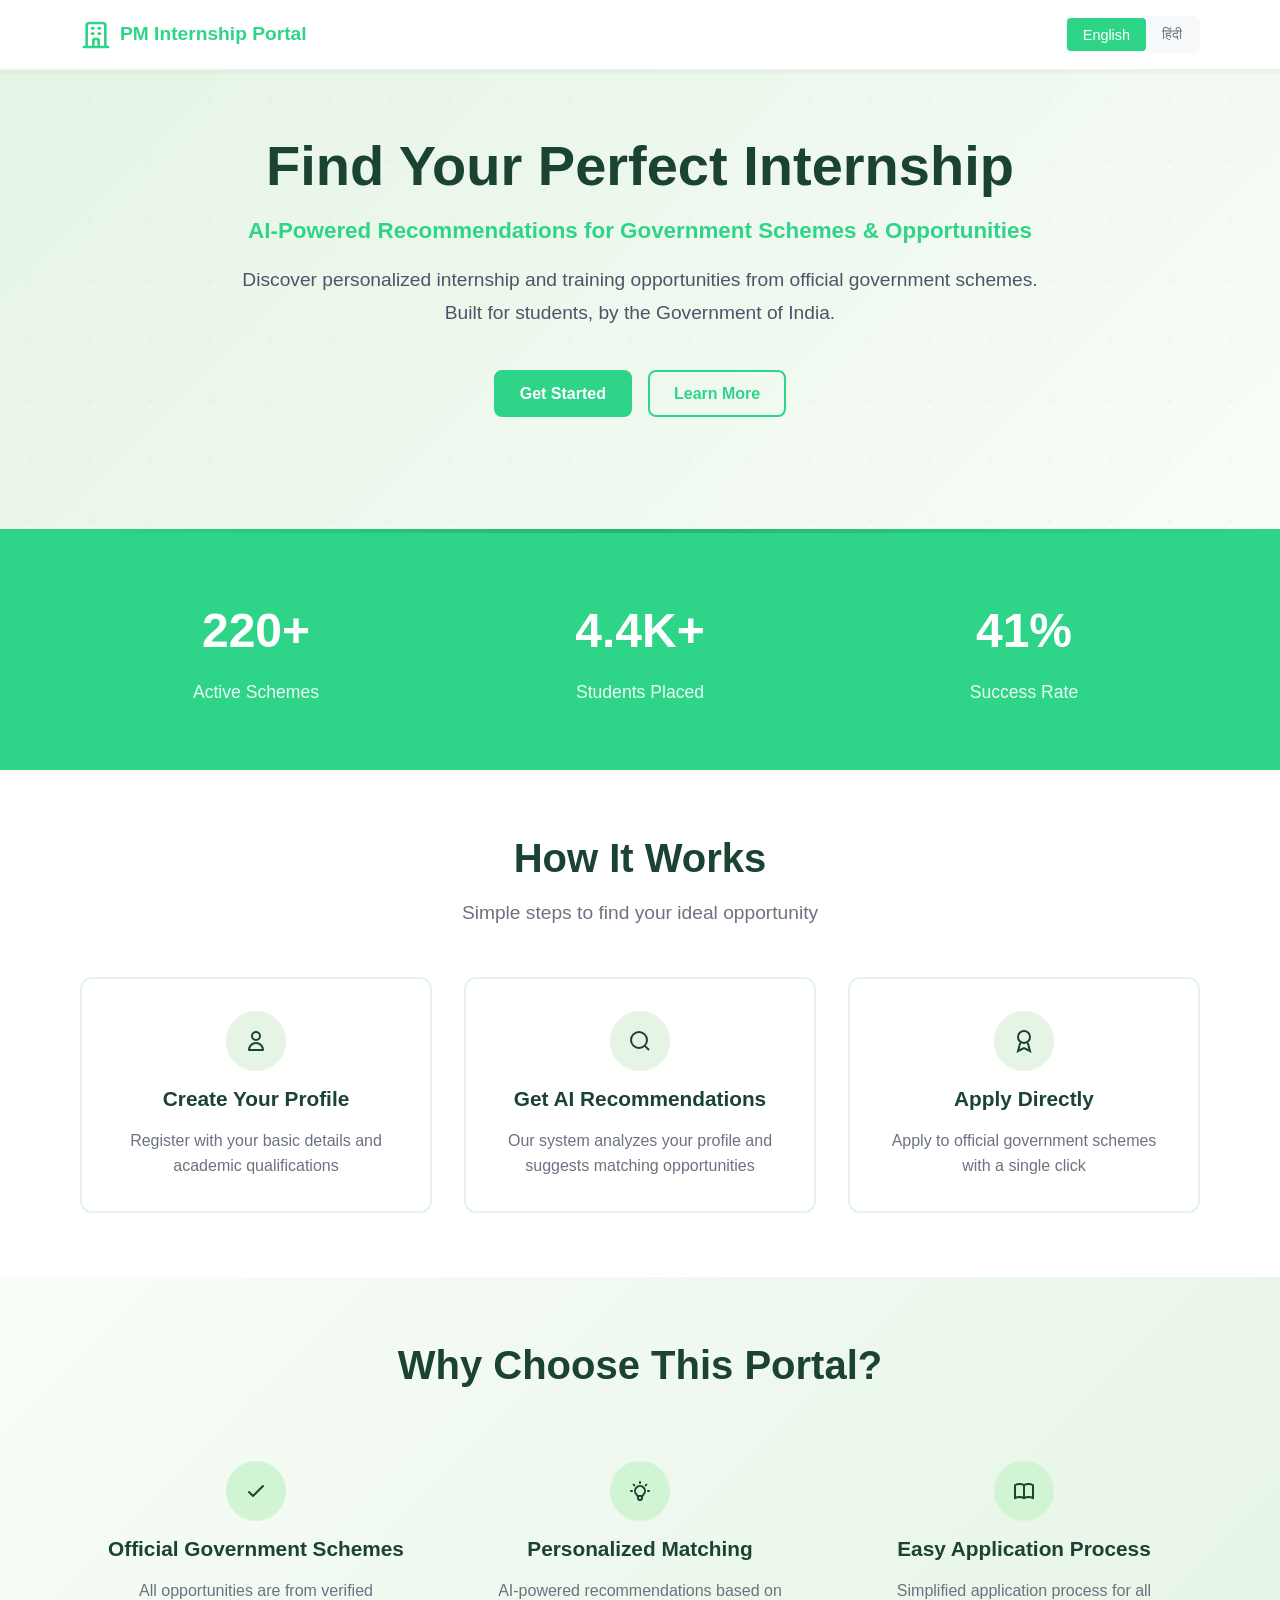
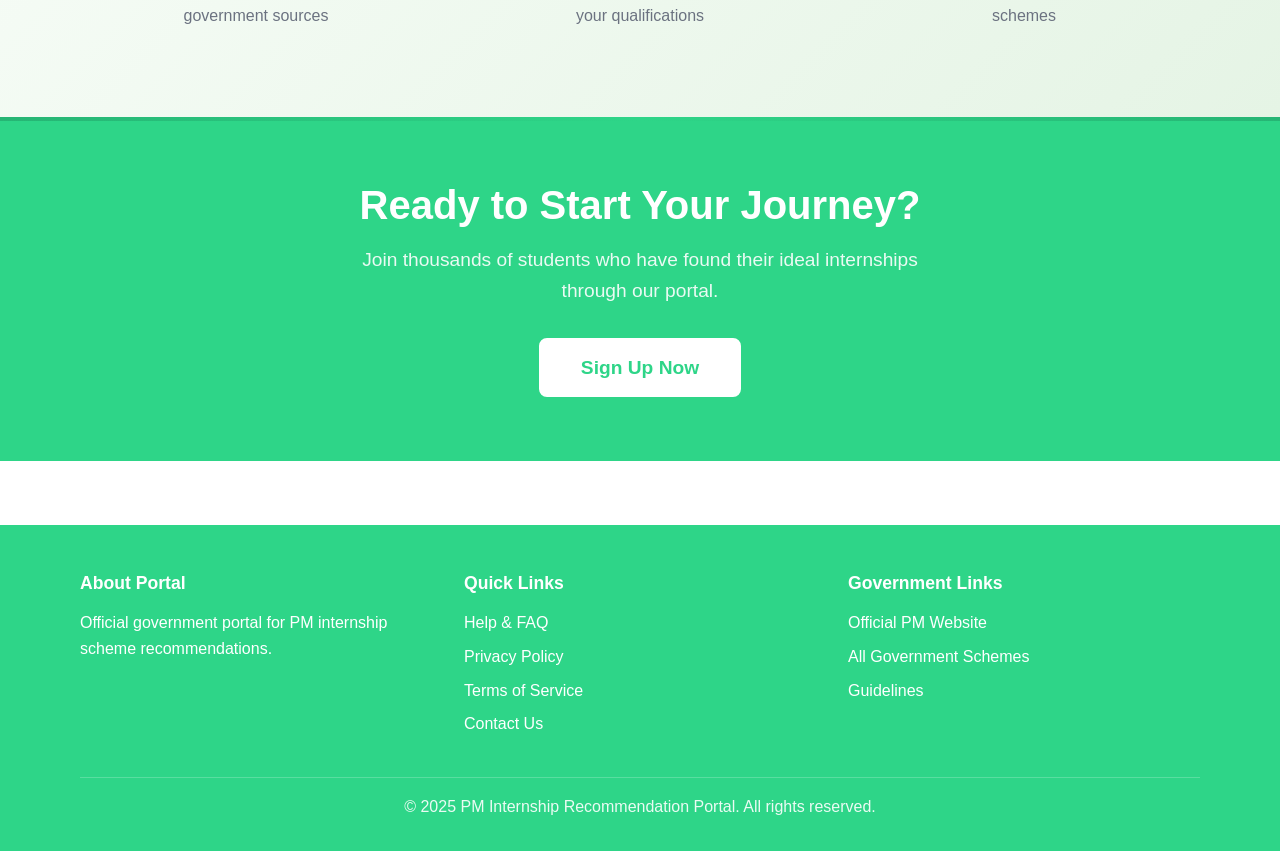
==== public/index.html @ 2dac892e "Prepare for Vercel: add app.py, public/, requirements" ====
<!DOCTYPE html>
<html lang="en">
<head>
    <meta charset="UTF-8">
    <meta name="viewport" content="width=device-width, initial-scale=1.0">
    <title>PM Internship Recommendation Portal - Official Government Schemes & Opportunities</title>
    <meta name="description" content="A government portal to match students with suitable internship schemes. Sign up to discover personalized opportunities from official PM internship programs.">
    <meta name="keywords" content="PM internship, government schemes, student opportunities, internship recommendation, official portal">
    <link rel="stylesheet" href="styles/main.css">
    <link rel="stylesheet" href="styles/landing.css">
    
    <!-- Structured Data -->
    <script type="application/ld+json">
    {
      "@context": "https://schema.org",
      "@type": "GovernmentOrganization",
      "name": "PM Internship Recommendation Portal",
      "url": "https://example.gov.in",
      "logo": "https://example.gov.in/logo.png",
      "description": "Official government portal for internship recommendations under PM schemes",
      "contactPoint": {
        "@type": "ContactPoint",
        "contactType": "customer service",
        "availableLanguage": ["English", "Hindi"]
      }
    }
    </script>
</head>
<body>
    <!-- Header -->
    <header class="header">
        <div class="container">
            <div class="header-container">
                <div class="logo">
                    <svg xmlns="http://www.w3.org/2000/svg" class="logo-icon" fill="none" viewBox="0 0 24 24" stroke="currentColor">
                        <path stroke-linecap="round" stroke-linejoin="round" stroke-width="2" d="M19 21V5a2 2 0 00-2-2H7a2 2 0 00-2 2v16m14 0h2m-2 0h-5m-9 0H3m2 0h5M9 7h1m-1 4h1m4-4h1m-1 4h1m-5 10v-5a1 1 0 011-1h2a1 1 0 011 1v5m-4 0h4" />
                    </svg>
                    <span>PM Internship Portal</span>
                </div>
                <div class="header-controls">
                    <div class="language-toggle">
                        <button onclick="toggleLanguage('en')" class="lang-btn active" id="lang-en">English</button>
                        <button onclick="toggleLanguage('hi')" class="lang-btn" id="lang-hi">हिंदी</button>
                    </div>
                </div>
            </div>
        </div>
    </header>

    <!-- Hero Section -->
    <section class="hero">
        <div class="container">
            <div class="hero-content">
                <h1 id="hero-title">Find Your Perfect Internship</h1>
                <p class="subtitle" id="hero-subtitle">AI-Powered Recommendations for Government Schemes & Opportunities</p>
                <p class="description" id="hero-description">
                    Discover personalized internship and training opportunities from official government schemes. Built for students, by the Government of India.
                </p>
                <div class="hero-buttons">
                    <a href="auth.html" class="btn btn-primary" id="get-started-btn">Get Started</a>
                    <a href="#features" class="btn btn-outline" id="learn-more-btn">Learn More</a>
                </div>
            </div>
            <div class="hero-image">
                <img src="https://images.pexels.com/photos/3184360/pexels-photo-3184360.jpeg?auto=compress&cs=tinysrgb&w=800" alt="Students collaborating on laptops, representing internship opportunities" loading="lazy">
            </div>
        </div>
    </section>

    <!-- Stats Section -->
    <section class="stats">
        <div class="container">
            <div class="stats-grid">
                <div class="stat-item">
                    <div class="stat-number" id="stat-schemes">500+</div>
                    <div class="stat-label" id="stat-schemes-label">Active Schemes</div>
                </div>
                <div class="stat-item">
                    <div class="stat-number" id="stat-students">10,000+</div>
                    <div class="stat-label" id="stat-students-label">Students Placed</div>
                </div>
                <div class="stat-item">
                    <div class="stat-number" id="stat-success">95%</div>
                    <div class="stat-label" id="stat-success-label">Success Rate</div>
                </div>
            </div>
        </div>
    </section>

    <!-- Features Section -->
    <section class="features" id="features">
        <div class="container">
            <h2 id="features-title">How It Works</h2>
            <p class="section-subtitle" id="features-subtitle">Simple steps to find your ideal opportunity</p>
            <div class="features-grid">
                <div class="feature-card">
                    <div class="icon-container">
                        <svg xmlns="http://www.w3.org/2000/svg" class="icon" fill="none" viewBox="0 0 24 24" stroke="currentColor">
                            <path stroke-linecap="round" stroke-linejoin="round" stroke-width="2" d="M16 7a4 4 0 11-8 0 4 4 0 018 0zM12 14a7 7 0 00-7 7h14a7 7 0 00-7-7z" />
                        </svg>
                    </div>
                    <h3 id="feature-1-title">Create Your Profile</h3>
                    <p id="feature-1-desc">Register with your basic details and academic qualifications</p>
                </div>

                <div class="feature-card">
                    <div class="icon-container">
                        <svg xmlns="http://www.w3.org/2000/svg" class="icon" fill="none" viewBox="0 0 24 24" stroke="currentColor">
                            <circle cx="11" cy="11" r="8" stroke-width="2" />
                            <line x1="21" y1="21" x2="16.65" y2="16.65" stroke-width="2" />
                        </svg>
                    </div>
                    <h3 id="feature-2-title">Get AI Recommendations</h3>
                    <p id="feature-2-desc">Our system analyzes your profile and suggests matching opportunities</p>
                </div>

                <div class="feature-card">
                    <div class="icon-container">
                        <svg xmlns="http://www.w3.org/2000/svg" class="icon" fill="none" viewBox="0 0 24 24" stroke="currentColor">
                            <circle cx="12" cy="8" r="6" stroke-width="2" />
                            <path stroke-width="2" d="M8.21 13.89L6 22l6-3 6 3-2.21-8.11" />
                        </svg>
                    </div>
                    <h3 id="feature-3-title">Apply Directly</h3>
                    <p id="feature-3-desc">Apply to official government schemes with a single click</p>
                </div>
            </div>
        </div>
    </section>

    <!-- Benefits Section -->
    <section class="benefits">
        <div class="container">
            <h2 id="benefits-title">Why Choose This Portal?</h2>
            <div class="benefits-grid">
                <div class="benefit">
                    <div class="icon-container success">
                        <svg xmlns="http://www.w3.org/2000/svg" class="icon" fill="none" viewBox="0 0 24 24" stroke="currentColor">
                            <path stroke-linecap="round" stroke-linejoin="round" stroke-width="2" d="M5 13l4 4L19 7" />
                        </svg>
                    </div>
                    <h3 id="benefit-1-title">Official Government Schemes</h3>
                    <p id="benefit-1-desc">All opportunities are from verified government sources</p>
                </div>

                <div class="benefit">
                    <div class="icon-container success">
                        <svg xmlns="http://www.w3.org/2000/svg" class="icon" fill="none" viewBox="0 0 24 24" stroke="currentColor">
                            <path stroke-linecap="round" stroke-linejoin="round" stroke-width="2" d="M9.663 17h4.673M12 3v1m6.364 1.636l-.707.707M21 12h-1M4 12H3m3.343-5.657l-.707-.707m2.828 9.9a5 5 0 117.072 0l-.548.547A3.374 3.374 0 0014 18.469V19a2 2 0 11-4 0v-.531c0-.895-.356-1.754-.988-2.386l-.548-.547z" />
                        </svg>
                    </div>
                    <h3 id="benefit-2-title">Personalized Matching</h3>
                    <p id="benefit-2-desc">AI-powered recommendations based on your qualifications</p>
                </div>

                <div class="benefit">
                    <div class="icon-container success">
                        <svg xmlns="http://www.w3.org/2000/svg" class="icon" fill="none" viewBox="0 0 24 24" stroke="currentColor">
                            <path stroke-linecap="round" stroke-linejoin="round" stroke-width="2" d="M12 6.253v13m0-13C10.832 5.477 9.246 5 7.5 5S4.168 5.477 3 6.253v13C4.168 18.477 5.754 18 7.5 18s3.332.477 4.5 1.253m0-13C13.168 5.477 14.754 5 16.5 5c1.747 0 3.332.477 4.5 1.253v13C19.832 18.477 18.247 18 16.5 18c-1.746 0-3.332.477-4.5 1.253" />
                        </svg>
                    </div>
                    <h3 id="benefit-3-title">Easy Application Process</h3>
                    <p id="benefit-3-desc">Simplified application process for all schemes</p>
                </div>
            </div>
        </div>
    </section>

    <!-- CTA Section -->
    <section class="cta">
        <div class="container">
            <h2 id="cta-title">Ready to Start Your Journey?</h2>
            <p id="cta-description">Join thousands of students who have found their ideal internships through our portal.</p>
            <a href="auth.html" class="btn btn-primary btn-large" id="cta-btn">Sign Up Now</a>
        </div>
    </section>

    <!-- Footer -->
    <footer class="footer">
        <div class="container">
            <div class="footer-content">
                <div class="footer-section">
                    <h4 id="footer-about-title">About Portal</h4>
                    <p id="footer-about-desc">Official government portal for PM internship scheme recommendations.</p>
                </div>
                <div class="footer-section">
                    <h4 id="footer-links-title">Quick Links</h4>
                    <ul>
                        <li><a href="#" id="footer-help">Help & FAQ</a></li>
                        <li><a href="#" id="footer-privacy">Privacy Policy</a></li>
                        <li><a href="#" id="footer-terms">Terms of Service</a></li>
                        <li><a href="#" id="footer-contact">Contact Us</a></li>
                    </ul>
                </div>
                <div class="footer-section">
                    <h4 id="footer-govt-title">Government Links</h4>
                    <ul>
                        <li><a href="#" id="footer-official">Official PM Website</a></li>
                        <li><a href="#" id="footer-schemes">All Government Schemes</a></li>
                        <li><a href="#" id="footer-guidelines">Guidelines</a></li>
                    </ul>
                </div>
            </div>
            <div class="footer-bottom">
                <p id="footer-copyright">&copy; 2025 PM Internship Recommendation Portal. All rights reserved.</p>
            </div>
        </div>
    </footer>

    <script src="js/language.js"></script>
    <script src="js/landing.js"></script>
</body>
</html>
---- public/styles/main.css ----
/* Reset and Base Styles */
* {
    margin: 0;
    padding: 0;
    box-sizing: border-box;
}

html {
    scroll-behavior: smooth;
}

body {
    font-family: 'Segoe UI', Tahoma, Geneva, Verdana, sans-serif;
    line-height: 1.6;
    color: #1b4332;
    background-color: #ffffff;
    font-size: 16px;
}

/* Typography */
h1, h2, h3, h4, h5, h6 {
    line-height: 1.2;
    margin-bottom: 1rem;
    font-weight: 600;
}

h1 {
    font-size: 2.5rem;
}

h2 {
    font-size: 2rem;
}

h3 {
    font-size: 1.5rem;
}

h4 {
    font-size: 1.25rem;
}

p {
    margin-bottom: 1rem;
    line-height: 1.6;
}

/* Container */
.container {
    width: 90%;
    max-width: 1200px;
    margin: 0 auto;
    padding: 0 1rem;
}

/* Header */
.header {
    background: #ffffff;
    border-bottom: 2px solid #e5f4e5;
    padding: 1rem 0;
    position: sticky;
    top: 0;
    z-index: 100;
    box-shadow: 0 2px 4px rgba(0,0,0,0.05);
}

.header-container {
    display: flex;
    justify-content: space-between;
    align-items: center;
}

.logo {
    display: flex;
    align-items: center;
    font-weight: 700;
    font-size: 1.2rem;
    color: #2ED588;
    text-decoration: none;
}

.logo a {
    display: flex;
    align-items: center;
    text-decoration: none;
    color: inherit;
}

.logo-icon {
    width: 32px;
    height: 32px;
    margin-right: 0.5rem;
    stroke: #2ED588;
}

.header-controls {
    display: flex;
    align-items: center;
    gap: 1rem;
}

/* Language Toggle */
.language-toggle {
    display: flex;
    background: #f8f9fa;
    border-radius: 6px;
    padding: 2px;
}

.lang-btn {
    background: none;
    border: none;
    padding: 0.5rem 1rem;
    border-radius: 4px;
    cursor: pointer;
    font-size: 0.9rem;
    font-weight: 500;
    transition: all 0.2s ease;
    color: #6b7280;
}

.lang-btn.active {
    background: #2ED588;
    color: #ffffff;
}

.lang-btn:hover:not(.active) {
    background: #E8F8F0;
    color: #2ED588;
}

/* Buttons */
.btn {
    display: inline-flex;
    align-items: center;
    justify-content: center;
    padding: 0.75rem 1.5rem;
    border-radius: 8px;
    text-decoration: none;
    font-weight: 600;
    font-size: 1rem;
    border: none;
    cursor: pointer;
    transition: all 0.3s ease;
    text-align: center;
    min-height: 44px;
    line-height: 1.2;
}

.btn-primary {
    background: #2ED588;
    color: #ffffff;
    border: 2px solid #2ED588;
   font-weight: 600;
}

.btn-primary:hover {
    background: #26B574;
    border-color: #26B574;
    transform: translateY(-1px);
   color: #ffffff;
}

/* Force button text visibility */
.btn-primary * {
    color: #ffffff !important;
}

.btn-primary:hover * {
    color: #ffffff !important;
}

.btn-outline {
    background: transparent;
    color: #2ED588;
    border: 2px solid #2ED588;
}

.btn-outline:hover {
    background: #2ED588;
    color: #ffffff;
    transform: translateY(-1px);
}

.btn-full {
    width: 100%;
}

.btn-large {
    padding: 1rem 2rem;
    font-size: 1.1rem;
}

.btn-text {
    background: none;
    border: none;
    color: #2ED588;
    cursor: pointer;
    font-weight: 600;
    text-decoration: underline;
}

.btn-text:hover {
    color: #26B574;
}

/* Loading States */
.btn-loading {
    display: flex;
    align-items: center;
    gap: 0.5rem;
}

.spinner {
    width: 16px;
    height: 16px;
    border: 2px solid transparent;
    border-top: 2px solid currentColor;
    border-radius: 50%;
    animation: spin 1s linear infinite;
}

.spinner-large {
    width: 40px;
    height: 40px;
    border: 4px solid #e5f4e5;
    border-top: 4px solid #2d6a4f;
    border-radius: 50%;
    animation: spin 1s linear infinite;
    margin: 0 auto;
}

@keyframes spin {
    to {
        transform: rotate(360deg);
    }
}

/* Icons */
.icon {
    width: 24px;
    height: 24px;
    stroke: currentColor;
    fill: none;
}

.icon-container {
    width: 60px;
    height: 60px;
    border-radius: 50%;
    background: #e5f4e5;
    display: flex;
    align-items: center;
    justify-content: center;
    margin: 0 auto 1rem;
    transition: all 0.3s ease;
}

.icon-container.success {
    background: #d1f5d3;
}

.icon-container:hover {
    transform: scale(1.05);
}

/* Footer */
.footer {
    background: #2ED588;
    color: #ffffff;
    padding: 3rem 0 1rem;
    margin-top: 4rem;
}

.footer-content {
    display: grid;
    grid-template-columns: repeat(auto-fit, minmax(250px, 1fr));
    gap: 2rem;
    margin-bottom: 2rem;
}

.footer-section h4 {
    color: #ffffff;
    margin-bottom: 1rem;
    font-size: 1.1rem;
    font-weight: 600;
}

.footer-section ul {
    list-style: none;
}

.footer-section ul li {
    margin-bottom: 0.5rem;
}

.footer-section ul li a {
    color: #ffffff;
    text-decoration: none;
    transition: color 0.3s ease;
}

.footer-section ul li a:hover {
    color: #e0f2fe;
}

.footer-bottom {
    border-top: 1px solid rgba(255, 255, 255, 0.2);
    padding-top: 1rem;
    text-align: center;
    color: rgba(255, 255, 255, 0.9);
}

/* Responsive Design */
@media (max-width: 768px) {
    .container {
        width: 95%;
        padding: 0 0.5rem;
    }
    
    .header-container {
        flex-direction: column;
        gap: 1rem;
        align-items: stretch;
    }
    
    .logo {
        justify-content: center;
    }
    
    .header-controls {
        justify-content: center;
    }
    
    h1 {
        font-size: 2rem;
    }
    
    h2 {
        font-size: 1.5rem;
    }
    
    .btn {
        padding: 1rem 1.5rem;
        font-size: 1rem;
    }
    
    .footer-content {
        grid-template-columns: 1fr;
        text-align: center;
    }
}

@media (max-width: 480px) {
    h1 {
        font-size: 1.75rem;
    }
    
    .btn {
        padding: 0.75rem 1rem;
        font-size: 0.95rem;
    }
    
    .lang-btn {
        padding: 0.4rem 0.8rem;
        font-size: 0.85rem;
    }
}

/* Focus States for Accessibility */
.btn:focus,
.lang-btn:focus,
button:focus,
input:focus,
select:focus {
    outline: 3px solid #2ED588;
    outline-offset: 2px;
}

/* Screen Reader Only */
.sr-only {
    position: absolute;
    width: 1px;
    height: 1px;
    padding: 0;
    margin: -1px;
    overflow: hidden;
    clip: rect(0, 0, 0, 0);
    white-space: nowrap;
    border: 0;
}

/* High Contrast Mode */
@media (prefers-contrast: high) {
    .btn-primary {
        background: #000000;
        color: #ffffff;
        border-color: #000000;
    }
    
    .btn-outline {
        border-color: #2ED588;
        color: #2ED588;
    }
    
    .header {
        border-bottom-color: #000000;
    }
}

/* Reduced Motion */
@media (prefers-reduced-motion: reduce) {
    * {
        animation-duration: 0.01ms !important;
        animation-iteration-count: 1 !important;
        transition-duration: 0.01ms !important;
    }
    
    html {
        scroll-behavior: auto;
    }
}
---- public/styles/landing.css ----
/* Hero Section */
.hero {
    background: linear-gradient(135deg, #e5f4e5 0%, #f8fdf8 100%);
    padding: 4rem 0;
    text-align: center;
    position: relative;
    overflow: hidden;
}

.hero::before {
    content: '';
    position: absolute;
    top: 0;
    left: 0;
    right: 0;
    bottom: 0;
    background: url('[data-uri]') repeat;
    opacity: 0.3;
    pointer-events: none;
}

.hero .container {
    position: relative;
    z-index: 1;
}

.hero-content {
    text-align: center;
    max-width: 1200px;
    margin: 0 auto;
}

.hero h1 {
    font-size: 3.5rem;
    color: #1b4332;
    margin-bottom: 1rem;
    font-weight: 700;
    line-height: 1.1;
}

.hero .subtitle {
    font-size: 1.4rem;
    color: #2ED588;
    font-weight: 600;
    margin-bottom: 1rem;
}

.hero .description {
    font-size: 1.2rem;
    color: #4a5568;
    margin-bottom: 2rem;
    line-height: 1.7;
    max-width: 800px;
    margin-left: auto;
    margin-right: auto;
    margin-bottom: 2.5rem;
}

.hero-buttons {
    display: flex;
    gap: 1rem;
    justify-content: center;
    margin-bottom: 3rem;
}

.hero-image {
    display: none;
}

.hero-image img {
    width: 100%;
    max-width: 500px;
    height: auto;
    border-radius: 12px;
    box-shadow: 0 20px 40px rgba(0,0,0,0.1);
    transition: transform 0.3s ease;
}

.hero-image img:hover {
    transform: translateY(-5px);
}

/* Stats Section */
.stats {
    background: #2ED588;
    color: #ffffff;
    padding: 3rem 0;
    position: relative;
}

.stats::before {
    content: '';
    position: absolute;
    top: 0;
    left: 0;
    right: 0;
    height: 4px;
    background: linear-gradient(90deg, #2ED588, #26B574, #2ED588);
}

.stats-grid {
    display: grid;
    grid-template-columns: repeat(auto-fit, minmax(200px, 1fr));
    gap: 2rem;
    text-align: center;
}

.stat-item {
    padding: 1rem;
}

.stat-number {
    font-size: 3rem;
    font-weight: 700;
    color: #ffffff;
    display: block;
    margin-bottom: 0.5rem;
}

.stat-label {
    font-size: 1.1rem;
    opacity: 0.9;
    font-weight: 500;
}

/* Features Section */
.features {
    padding: 4rem 0;
    background: #ffffff;
}

.features h2 {
    text-align: center;
    font-size: 2.5rem;
    color: #1b4332;
    margin-bottom: 1rem;
}

.section-subtitle {
    text-align: center;
    font-size: 1.2rem;
    color: #6b7280;
    margin-bottom: 3rem;
    max-width: 600px;
    margin-left: auto;
    margin-right: auto;
}

.features-grid {
    display: grid;
    grid-template-columns: repeat(auto-fit, minmax(300px, 1fr));
    gap: 2rem;
    margin-top: 3rem;
}

.feature-card {
    background: #ffffff;
    border: 2px solid #e5f4e5;
    border-radius: 12px;
    padding: 2rem;
    text-align: center;
    transition: all 0.3s ease;
    position: relative;
    overflow: hidden;
}

.feature-card::before {
    content: '';
    position: absolute;
    top: 0;
    left: -100%;
    width: 100%;
    height: 100%;
    background: linear-gradient(90deg, transparent, rgba(45, 106, 79, 0.1), transparent);
    transition: left 0.5s ease;
}

.feature-card:hover::before {
    left: 100%;
}

.feature-card:hover {
    transform: translateY(-8px);
    box-shadow: 0 20px 40px rgba(46, 213, 136, 0.1);
    border-color: #2ED588;
}

.feature-card h3 {
    font-size: 1.3rem;
    color: #1b4332;
    margin-bottom: 1rem;
    font-weight: 600;
}

.feature-card p {
    color: #6b7280;
    line-height: 1.6;
    margin-bottom: 0;
}

/* Benefits Section */
.benefits {
    background: linear-gradient(135deg, #f8fdf8 0%, #e5f4e5 100%);
    padding: 4rem 0;
    position: relative;
}

.benefits h2 {
    text-align: center;
    font-size: 2.5rem;
    color: #1b4332;
    margin-bottom: 3rem;
}

.benefits-grid {
    display: grid;
    grid-template-columns: repeat(auto-fit, minmax(300px, 1fr));
    gap: 2rem;
}

.benefit {
    text-align: center;
    padding: 1.5rem;
}

.benefit h3 {
    font-size: 1.3rem;
    color: #1b4332;
    margin-bottom: 1rem;
    font-weight: 600;
}

.benefit p {
    color: #6b7280;
    line-height: 1.6;
    margin-bottom: 0;
}

/* CTA Section */
.cta {
    background: #2ED588;
    color: #ffffff;
    padding: 4rem 0;
    text-align: center;
    position: relative;
}

.cta::before {
    content: '';
    position: absolute;
    top: 0;
    left: 0;
    right: 0;
    height: 4px;
    background: linear-gradient(90deg, #26B574, #2ED588, #26B574);
}

.cta h2 {
    font-size: 2.5rem;
    margin-bottom: 1rem;
    color: #ffffff;
}

.cta p {
    font-size: 1.2rem;
    margin-bottom: 2rem;
    opacity: 0.9;
    max-width: 600px;
    margin-left: auto;
    margin-right: auto;
}

.cta .btn-primary {
    background: #ffffff;
    color: #2ED588;
    border-color: #ffffff;
    font-size: 1.2rem;
    padding: 1rem 2.5rem;
}

.cta .btn-primary:hover {
    background: #f0fdf4;
    transform: translateY(-2px);
}

/* Mobile Responsive */
@media (max-width: 768px) {
    .hero-content {
        grid-template-columns: 1fr;
        gap: 2rem;
        text-align: center;
    }
    
    .hero h1 {
        font-size: 2.5rem;
        text-align: center;
    }
    
    .hero .subtitle {
        font-size: 1.3rem;
        text-align: center;
    }
    
    .hero .description {
        text-align: center;
    }
    
    .hero-buttons {
        justify-content: center;
        flex-direction: column;
        align-items: center;
    }
    
    .stats-grid {
        grid-template-columns: 1fr;
        gap: 1rem;
    }
    
    .stat-number {
        font-size: 2.5rem;
    }
    
    .features-grid {
        grid-template-columns: 1fr;
        gap: 1.5rem;
    }
    
    .benefits-grid {
        grid-template-columns: 1fr;
        gap: 1.5rem;
    }
    
    .cta h2 {
        font-size: 2rem;
    }
    
    .features h2,
    .benefits h2 {
        font-size: 2rem;
    }
}

@media (max-width: 480px) {
    .hero {
        padding: 2rem 0;
    }
    
    .hero h1 {
        font-size: 2rem;
    }
    
    .hero .subtitle {
        font-size: 1.1rem;
    }
    
    .hero .description {
        font-size: 1rem;
    }
    
    .features,
    .benefits {
        padding: 3rem 0;
    }
    
    .cta {
        padding: 3rem 0;
    }
    
    .feature-card,
    .benefit {
        padding: 1.5rem;
    }
    
    .stats {
        padding: 2rem 0;
    }
}

/* Animation for scroll-triggered elements */
@media (prefers-reduced-motion: no-preference) {
    .feature-card,
    .benefit,
    .stat-item {
        opacity: 0;
        transform: translateY(20px);
        animation: fadeInUp 0.6s ease forwards;
    }
    
    .feature-card:nth-child(2) {
        animation-delay: 0.1s;
    }
    
    .feature-card:nth-child(3) {
        animation-delay: 0.2s;
    }
    
    .benefit:nth-child(2) {
        animation-delay: 0.1s;
    }
    
    .benefit:nth-child(3) {
        animation-delay: 0.2s;
    }
}

@keyframes fadeInUp {
    to {
        opacity: 1;
        transform: translateY(0);
    }
}
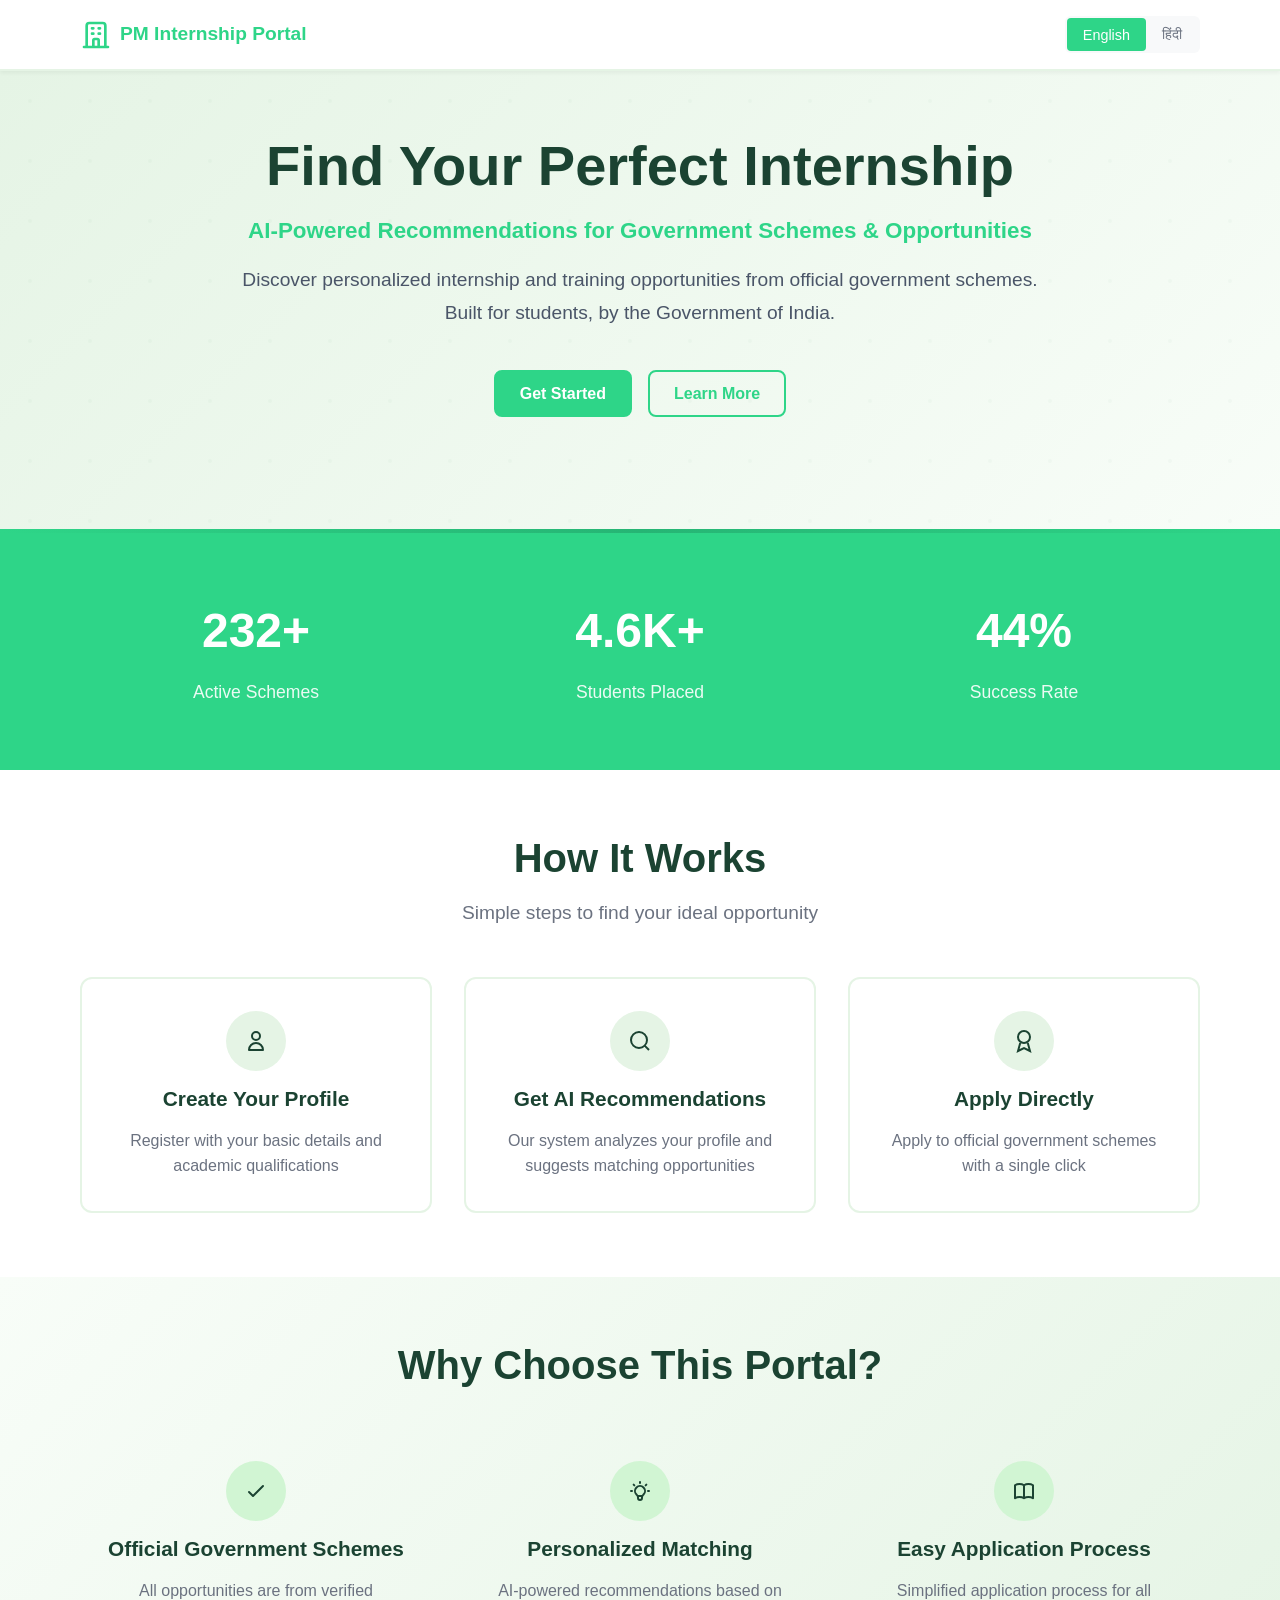
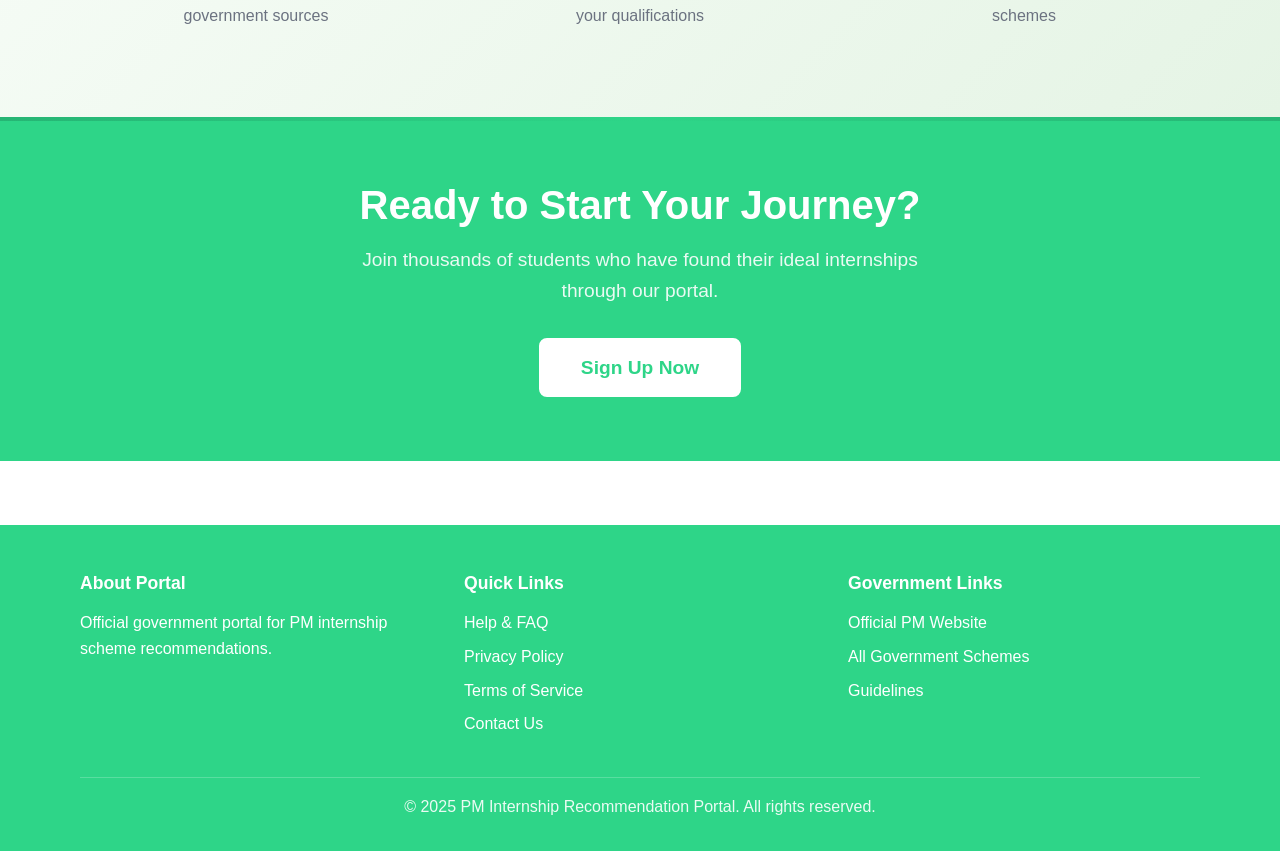
==== commit c7a4ab1f: "Prepare for Vercel: add app.py, public/, requirements" ====
--- a/public/index.html
+++ b/public/index.html
@@ -210,4 +210,4 @@
     <script src="js/language.js"></script>
     <script src="js/landing.js"></script>
 </body>
-</html>+</html>
